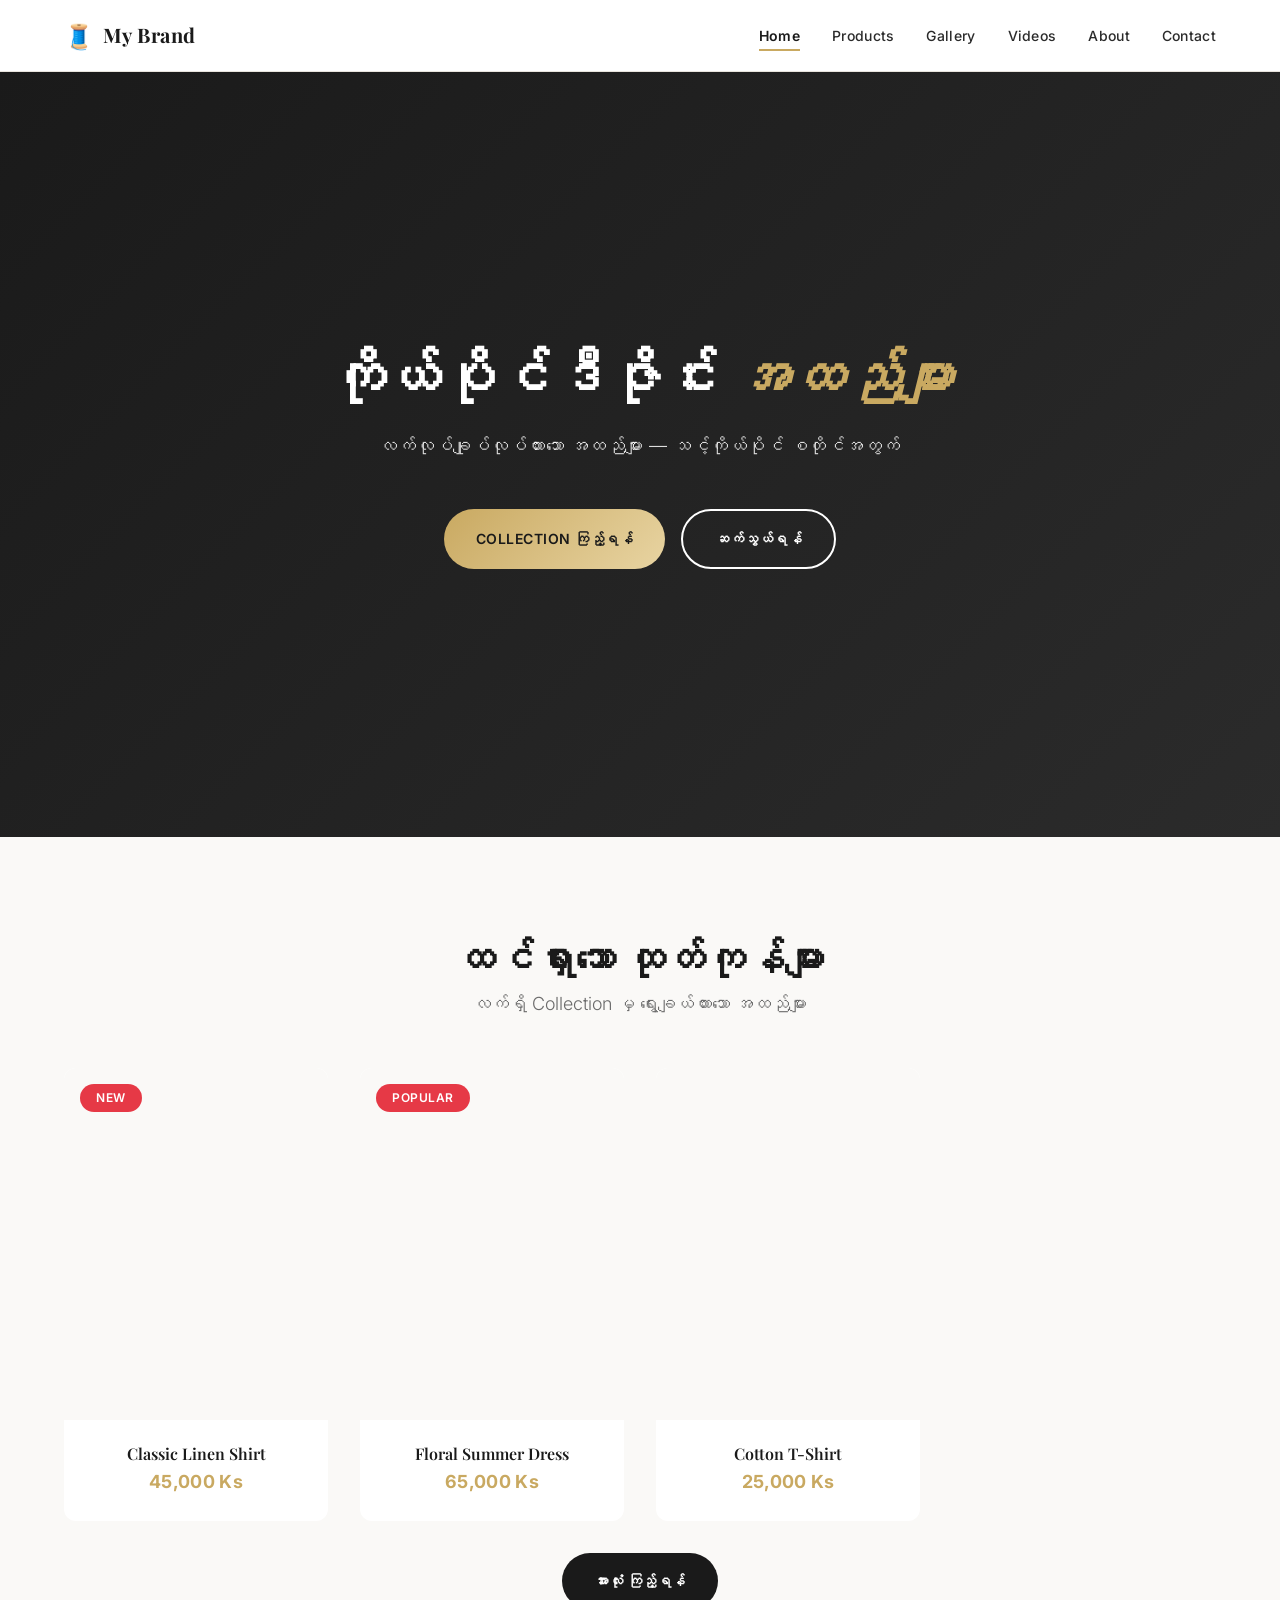
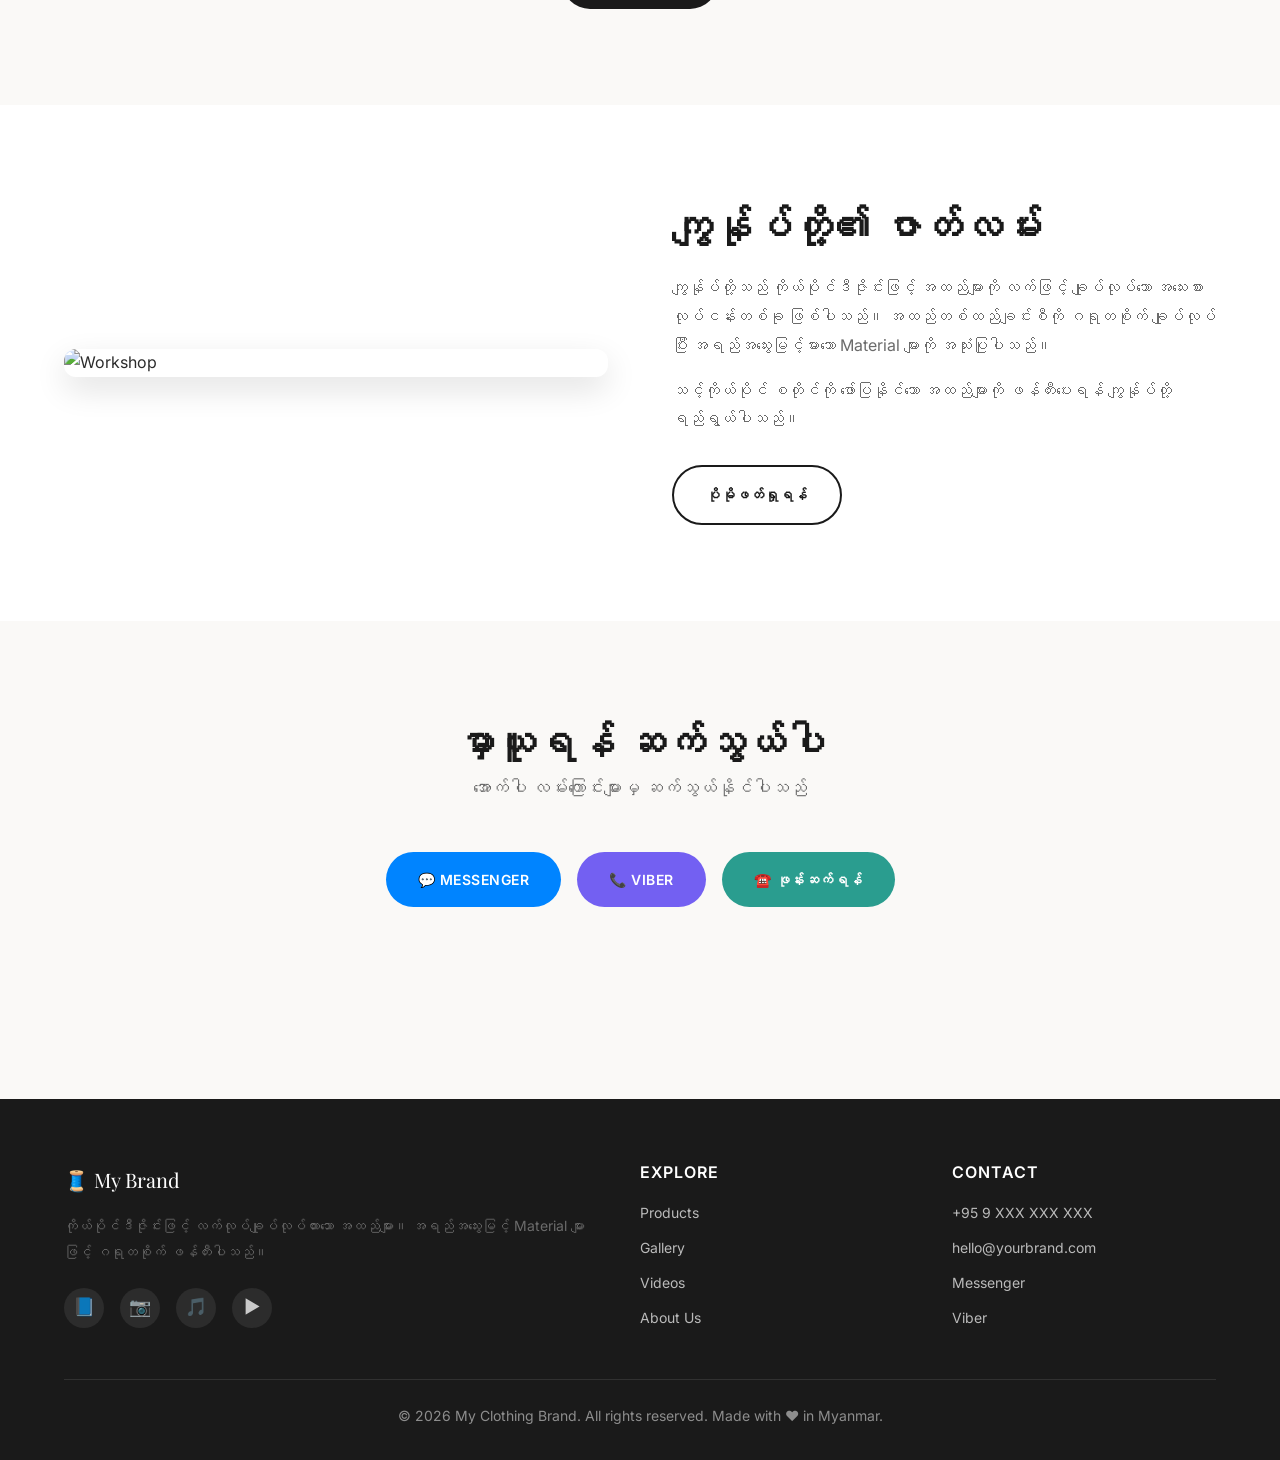
==== index.html @ 08b4fec5 "9.10.2026" ====
<!DOCTYPE html>
<html lang="my">
<head>
  <meta charset="UTF-8">
  <meta name="viewport" content="width=device-width, initial-scale=1.0">
  <meta name="description" content="ကိုယ်ပိုင်အထည်အမှတ်တံဆိပ် — လက်လုပ်အထည်များ၊ ကိုယ်ပိုင်ဒီဇိုင်းများ">
  <meta name="keywords" content="clothing, fashion, myanmar, handmade, brand">
  <meta property="og:title" content="My Clothing Brand">
  <meta property="og:description" content="ကိုယ်ပိုင်ဒီဇိုင်းဖြင့် ချုပ်လုပ်ထားသော အထည်များ">
  <meta property="og:type" content="website">

  <title>My Clothing Brand — ကိုယ်ပိုင်အထည်အမှတ်တံဆိပ်</title>

  <link rel="stylesheet" href="css/variables.css">
  <link rel="stylesheet" href="css/style.css">
  <link rel="stylesheet" href="css/responsive.css">
  <link rel="icon" type="image/png" href="assets/images/logo/favicon.png">
</head>
<body>

  <!-- ===== Header ===== -->
  <header class="header" id="header">
    <div class="header__inner">
      <a href="index.html" class="logo">
        <span class="logo__icon">🧵</span>
        <span>My Brand</span>
      </a>

      <button class="menu-toggle" id="menuToggle" aria-label="Menu">
        <span></span>
        <span></span>
        <span></span>
      </button>

      <nav class="nav" id="nav">
        <a href="index.html" class="nav__link active">Home</a>
        <a href="products.html" class="nav__link">Products</a>
        <a href="gallery.html" class="nav__link">Gallery</a>
        <a href="videos.html" class="nav__link">Videos</a>
        <a href="about.html" class="nav__link">About</a>
        <a href="contact.html" class="nav__link">Contact</a>
      </nav>
    </div>
  </header>

  <!-- ===== Hero Section ===== -->
  <section class="hero">
    <div class="hero__content">
      <h1 class="hero__title fade-in-up">
        ကိုယ်ပိုင်ဒီဇိုင်း <span>အထည်များ</span>
      </h1>
      <p class="hero__subtitle fade-in-up fade-in-up-delay-1">
        လက်လုပ်ချုပ်လုပ်ထားသော အထည်များ — သင့်ကိုယ်ပိုင် စတိုင်အတွက်
      </p>
      <div class="hero__actions fade-in-up fade-in-up-delay-2">
        <a href="products.html" class="btn btn--gold">Collection ကြည့်ရန်</a>
        <a href="contact.html" class="btn btn--outline" style="color:white; border-color:white;">ဆက်သွယ်ရန်</a>
      </div>
    </div>
  </section>

  <!-- ===== Featured Products ===== -->
  <section class="section">
    <div class="container">
      <div class="section-title">
        <h2>ထင်ရှားသော ထုတ်ကုန်များ</h2>
        <p class="subtitle">လက်ရှိ Collection မှ ရွေးချယ်ထားသော အထည်များ</p>
      </div>

      <div class="product-grid" id="featuredProducts">
        <div class="loading">Loading products...</div>
      </div>

      <div class="text-center mt-xl">
        <a href="products.html" class="btn btn--primary">အားလုံး ကြည့်ရန်</a>
      </div>
    </div>
  </section>

  <!-- ===== Brand Story ===== -->
  <section class="section" style="background: var(--color-surface);">
    <div class="container">
      <div class="story">
        <div class="story__image">
          <img src="assets/images/team/workshop.jpg" alt="Workshop" loading="lazy">
        </div>
        <div class="story__content">
          <h2>ကျွန်ုပ်တို့၏ ဇာတ်လမ်း</h2>
          <p>
            ကျွန်ုပ်တို့သည် ကိုယ်ပိုင်ဒီဇိုင်းဖြင့် အထည်များကို
            လက်ဖြင့် ချုပ်လုပ်သော အသေးစားလုပ်ငန်းတစ်ခု ဖြစ်ပါသည်။
            အထည်တစ်ထည်ချင်းစီကို ဂရုတစိုက် ချုပ်လုပ်ပြီး
            အရည်အသွေးမြင့်မားသော Material များကို အသုံးပြုပါသည်။
          </p>
          <p>
            သင့်ကိုယ်ပိုင် စတိုင်ကို ဖော်ပြနိုင်သော အထည်များကို
            ဖန်တီးပေးရန် ကျွန်ုပ်တို့ ရည်ရွယ်ပါသည်။
          </p>
          <a href="about.html" class="btn btn--outline mt-md">ပိုမိုဖတ်ရှုရန်</a>
        </div>
      </div>
    </div>
  </section>

  <!-- ===== Contact CTA ===== -->
  <section class="section">
    <div class="container-narrow text-center">
      <div class="section-title">
        <h2>မှာယူရန် ဆက်သွယ်ပါ</h2>
        <p class="subtitle">အောက်ပါ လမ်းကြောင်းများမှ ဆက်သွယ်နိုင်ပါသည်</p>
      </div>

      <div class="hero__actions" style="justify-content: center;">
        <a href="https://m.me/yourbrandpage" target="_blank" rel="noopener" class="btn btn--messenger">
          💬 Messenger
        </a>
        <a href="viber://chat?number=%2B959xxxxxxxxx" class="btn btn--viber">
          📞 Viber
        </a>
        <a href="tel:+959xxxxxxxxx" class="btn btn--phone">
          ☎️ ဖုန်းဆက်ရန်
        </a>
      </div>
    </div>
  </section>

  <!-- ===== Footer ===== -->
  <footer class="footer">
    <div class="container">
      <div class="footer__grid">
        <div>
          <div class="footer__brand">🧵 My Brand</div>
          <p class="footer__desc">
            ကိုယ်ပိုင်ဒီဇိုင်းဖြင့် လက်လုပ်ချုပ်လုပ်ထားသော အထည်များ။
            အရည်အသွေးမြင့် Material များဖြင့် ဂရုတစိုက် ဖန်တီးပါသည်။
          </p>
          <div class="footer__social">
            <a href="https://facebook.com/yourbrand" target="_blank" rel="noopener" aria-label="Facebook">📘</a>
            <a href="https://instagram.com/yourbrand" target="_blank" rel="noopener" aria-label="Instagram">📷</a>
            <a href="https://tiktok.com/@yourbrand" target="_blank" rel="noopener" aria-label="TikTok">🎵</a>
            <a href="https://youtube.com/@yourbrand" target="_blank" rel="noopener" aria-label="YouTube">▶️</a>
          </div>
        </div>

        <div>
          <h4 class="footer__title">Explore</h4>
          <ul class="footer__links">
            <li><a href="products.html">Products</a></li>
            <li><a href="gallery.html">Gallery</a></li>
            <li><a href="videos.html">Videos</a></li>
            <li><a href="about.html">About Us</a></li>
          </ul>
        </div>

        <div>
          <h4 class="footer__title">Contact</h4>
          <ul class="footer__links">
            <li><a href="tel:+959xxxxxxxxx">+95 9 XXX XXX XXX</a></li>
            <li><a href="mailto:hello@yourbrand.com">hello@yourbrand.com</a></li>
            <li><a href="https://m.me/yourbrandpage" target="_blank" rel="noopener">Messenger</a></li>
            <li><a href="viber://chat?number=%2B959xxxxxxxxx">Viber</a></li>
          </ul>
        </div>
      </div>

      <div class="footer__bottom">
        © 2026 My Clothing Brand. All rights reserved. Made with ❤️ in Myanmar.
      </div>
    </div>
  </footer>

  <!-- ===== Scripts ===== -->
  <script src="js/main.js"></script>
  <script src="js/products.js"></script>
</body>
</html>
---- css/variables.css ----
/* ============================================
   Design Tokens — Colors, Fonts, Spacing
   ============================================ */

:root {
  /* ===== Brand Colors ===== */
  --color-primary: #1a1a1a;
  --color-secondary: #c9a961;
  --color-accent: #e63946;
  --color-bg: #faf9f7;
  --color-surface: #ffffff;
  --color-text: #2b2b2b;
  --color-text-light: #6b6b6b;
  --color-text-muted: #9a9a9a;
  --color-border: #e8e4dd;
  --color-success: #2a9d8f;
  --color-error: #e63946;

  /* ===== Gradients ===== */
  --gradient-gold: linear-gradient(135deg, #c9a961 0%, #e8d4a2 100%);
  --gradient-dark: linear-gradient(135deg, #1a1a1a 0%, #2b2b2b 100%);

  /* ===== Typography ===== */
  --font-heading: 'Playfair Display', 'Pyidaungsu', Georgia, serif;
  --font-body: 'Inter', 'Pyidaungsu', -apple-system, BlinkMacSystemFont, sans-serif;

  --text-xs: 0.75rem;
  --text-sm: 0.875rem;
  --text-base: 1rem;
  --text-lg: 1.125rem;
  --text-xl: 1.25rem;
  --text-2xl: 1.5rem;
  --text-3xl: 2rem;
  --text-4xl: 2.5rem;
  --text-5xl: 3.5rem;

  /* ===== Font Weights ===== */
  --fw-light: 300;
  --fw-regular: 400;
  --fw-medium: 500;
  --fw-semibold: 600;
  --fw-bold: 700;

  /* ===== Spacing ===== */
  --space-xs: 0.25rem;
  --space-sm: 0.5rem;
  --space-md: 1rem;
  --space-lg: 1.5rem;
  --space-xl: 2rem;
  --space-2xl: 3rem;
  --space-3xl: 4rem;
  --space-4xl: 6rem;

  /* ===== Border Radius ===== */
  --radius-sm: 4px;
  --radius-md: 8px;
  --radius-lg: 12px;
  --radius-xl: 20px;
  --radius-full: 9999px;

  /* ===== Shadows ===== */
  --shadow-sm: 0 1px 3px rgba(0, 0, 0, 0.06);
  --shadow-md: 0 4px 12px rgba(0, 0, 0, 0.08);
  --shadow-lg: 0 12px 32px rgba(0, 0, 0, 0.12);
  --shadow-xl: 0 24px 48px rgba(0, 0, 0, 0.16);

  /* ===== Transitions ===== */
  --transition-fast: 150ms ease;
  --transition-base: 250ms ease;
  --transition-slow: 400ms ease;

  /* ===== Layout ===== */
  --container-max: 1200px;
  --container-narrow: 800px;
  --header-height: 72px;

  /* ===== Z-Index ===== */
  --z-header: 100;
  --z-modal: 200;
  --z-toast: 300;
}
---- css/style.css ----
/* ============================================
   Global Styles
   ============================================ */

/* ===== Google Fonts Import ===== */
@import url('https://fonts.googleapis.com/css2?family=Playfair+Display:wght@400;500;600;700&family=Inter:wght@300;400;500;600;700&family=Pyidaungsu:wght@400;700&display=swap');

/* ===== CSS Reset ===== */
*, *::before, *::after {
  margin: 0;
  padding: 0;
  box-sizing: border-box;
}

html {
  scroll-behavior: smooth;
  -webkit-text-size-adjust: 100%;
}

body {
  font-family: var(--font-body);
  font-size: var(--text-base);
  line-height: 1.7;
  color: var(--color-text);
  background: var(--color-bg);
  -webkit-font-smoothing: antialiased;
  overflow-x: hidden;
}

img, video {
  max-width: 100%;
  height: auto;
  display: block;
}

a {
  color: inherit;
  text-decoration: none;
  transition: color var(--transition-fast);
}

button {
  font-family: inherit;
  cursor: pointer;
  border: none;
  background: none;
}

/* ===== Typography ===== */
h1, h2, h3, h4 {
  font-family: var(--font-heading);
  font-weight: var(--fw-semibold);
  line-height: 1.2;
  color: var(--color-primary);
}

h1 { font-size: clamp(2rem, 5vw, var(--text-5xl)); }
h2 { font-size: clamp(1.5rem, 4vw, var(--text-4xl)); }
h3 { font-size: clamp(1.25rem, 3vw, var(--text-2xl)); }
h4 { font-size: var(--text-xl); }

p { color: var(--color-text-light); }

/* ===== Layout ===== */
.container {
  max-width: var(--container-max);
  margin: 0 auto;
  padding: 0 var(--space-lg);
}

.container-narrow {
  max-width: var(--container-narrow);
  margin: 0 auto;
  padding: 0 var(--space-lg);
}

.section {
  padding: var(--space-4xl) 0;
}

.section-title {
  text-align: center;
  margin-bottom: var(--space-2xl);
}

.section-title h2 {
  margin-bottom: var(--space-sm);
}

.section-title .subtitle {
  color: var(--color-text-light);
  font-size: var(--text-lg);
  font-weight: var(--fw-light);
}

/* ===== Header ===== */
.header {
  position: sticky;
  top: 0;
  z-index: var(--z-header);
  background: rgba(255, 255, 255, 0.95);
  backdrop-filter: blur(12px);
  -webkit-backdrop-filter: blur(12px);
  border-bottom: 1px solid var(--color-border);
  height: var(--header-height);
  transition: box-shadow var(--transition-base);
}

.header.scrolled {
  box-shadow: var(--shadow-sm);
}

.header__inner {
  display: flex;
  align-items: center;
  justify-content: space-between;
  height: 100%;
  max-width: var(--container-max);
  margin: 0 auto;
  padding: 0 var(--space-lg);
}

.logo {
  display: flex;
  align-items: center;
  gap: var(--space-sm);
  font-family: var(--font-heading);
  font-size: var(--text-xl);
  font-weight: var(--fw-bold);
  color: var(--color-primary);
  letter-spacing: 0.5px;
}

.logo__icon {
  font-size: var(--text-2xl);
}

/* ===== Navigation ===== */
.nav {
  display: flex;
  align-items: center;
  gap: var(--space-xl);
}

.nav__link {
  font-size: var(--text-sm);
  font-weight: var(--fw-medium);
  color: var(--color-text);
  letter-spacing: 0.3px;
  position: relative;
  padding: var(--space-xs) 0;
}

.nav__link::after {
  content: '';
  position: absolute;
  bottom: 0;
  left: 0;
  width: 0;
  height: 2px;
  background: var(--color-secondary);
  transition: width var(--transition-base);
}

.nav__link:hover::after,
.nav__link.active::after {
  width: 100%;
}

.nav__link.active {
  color: var(--color-primary);
  font-weight: var(--fw-semibold);
}

/* ===== Mobile Menu Toggle ===== */
.menu-toggle {
  display: none;
  flex-direction: column;
  gap: 5px;
  padding: var(--space-sm);
}

.menu-toggle span {
  display: block;
  width: 24px;
  height: 2px;
  background: var(--color-primary);
  transition: transform var(--transition-base), opacity var(--transition-base);
}

.menu-toggle.active span:nth-child(1) {
  transform: translateY(7px) rotate(45deg);
}

.menu-toggle.active span:nth-child(2) {
  opacity: 0;
}

.menu-toggle.active span:nth-child(3) {
  transform: translateY(-7px) rotate(-45deg);
}

/* ===== Buttons ===== */
.btn {
  display: inline-flex;
  align-items: center;
  justify-content: center;
  gap: var(--space-sm);
  padding: var(--space-md) var(--space-xl);
  font-family: var(--font-body);
  font-size: var(--text-sm);
  font-weight: var(--fw-semibold);
  letter-spacing: 0.5px;
  border-radius: var(--radius-full);
  cursor: pointer;
  transition: all var(--transition-base);
  white-space: nowrap;
  text-transform: uppercase;
}

.btn--primary {
  background: var(--color-primary);
  color: var(--color-surface);
}

.btn--primary:hover {
  background: var(--color-secondary);
  color: var(--color-primary);
  transform: translateY(-2px);
  box-shadow: var(--shadow-md);
}

.btn--outline {
  border: 2px solid var(--color-primary);
  color: var(--color-primary);
  background: transparent;
}

.btn--outline:hover {
  background: var(--color-primary);
  color: var(--color-surface);
}

.btn--gold {
  background: var(--gradient-gold);
  color: var(--color-primary);
}

.btn--gold:hover {
  transform: translateY(-2px);
  box-shadow: 0 8px 24px rgba(201, 169, 97, 0.4);
}

.btn--messenger {
  background: #0084ff;
  color: white;
}

.btn--viber {
  background: #7360f2;
  color: white;
}

.btn--phone {
  background: var(--color-success);
  color: white;
}

/* ===== Hero Section ===== */
.hero {
  position: relative;
  min-height: 85vh;
  display: flex;
  align-items: center;
  justify-content: center;
  text-align: center;
  color: var(--color-surface);
  overflow: hidden;
  background: var(--gradient-dark);
}

.hero::before {
  content: '';
  position: absolute;
  inset: 0;
  background-image: url('../assets/images/banners/hero-bg.jpg');
  background-size: cover;
  background-position: center;
  opacity: 0.35;
  z-index: 1;
}

.hero__content {
  position: relative;
  z-index: 2;
  max-width: 800px;
  padding: var(--space-2xl);
}

.hero__title {
  color: var(--color-surface);
  margin-bottom: var(--space-lg);
  font-weight: var(--fw-bold);
  letter-spacing: -0.5px;
}

.hero__title span {
  color: var(--color-secondary);
  font-style: italic;
}

.hero__subtitle {
  color: rgba(255, 255, 255, 0.85);
  font-size: var(--text-lg);
  font-weight: var(--fw-light);
  margin-bottom: var(--space-2xl);
  letter-spacing: 0.5px;
}

.hero__actions {
  display: flex;
  gap: var(--space-md);
  justify-content: center;
  flex-wrap: wrap;
}

/* ===== Product Grid ===== */
.product-grid {
  display: grid;
  grid-template-columns: repeat(auto-fill, minmax(260px, 1fr));
  gap: var(--space-xl);
}

.product-card {
  background: var(--color-surface);
  border-radius: var(--radius-lg);
  overflow: hidden;
  transition: transform var(--transition-base), box-shadow var(--transition-base);
  cursor: pointer;
}

.product-card:hover {
  transform: translateY(-6px);
  box-shadow: var(--shadow-lg);
}

.product-card__image {
  position: relative;
  aspect-ratio: 3/4;
  overflow: hidden;
  background: var(--color-bg);
}

.product-card__image img {
  width: 100%;
  height: 100%;
  object-fit: cover;
  transition: transform var(--transition-slow);
}

.product-card:hover .product-card__image img {
  transform: scale(1.06);
}

.product-card__badge {
  position: absolute;
  top: var(--space-md);
  left: var(--space-md);
  padding: var(--space-xs) var(--space-md);
  background: var(--color-accent);
  color: white;
  font-size: var(--text-xs);
  font-weight: var(--fw-semibold);
  border-radius: var(--radius-full);
  letter-spacing: 0.5px;
  text-transform: uppercase;
}

.product-card__body {
  padding: var(--space-lg);
  text-align: center;
}

.product-card__title {
  font-size: var(--text-base);
  font-weight: var(--fw-semibold);
  margin-bottom: var(--space-xs);
  color: var(--color-primary);
}

.product-card__price {
  font-size: var(--text-lg);
  font-weight: var(--fw-bold);
  color: var(--color-secondary);
  letter-spacing: 0.3px;
}

/* ===== Filter Bar ===== */
.filter-bar {
  display: flex;
  gap: var(--space-sm);
  justify-content: center;
  flex-wrap: wrap;
  margin-bottom: var(--space-2xl);
}

.filter-btn {
  padding: var(--space-sm) var(--space-lg);
  font-size: var(--text-sm);
  font-weight: var(--fw-medium);
  color: var(--color-text-light);
  background: var(--color-surface);
  border: 1px solid var(--color-border);
  border-radius: var(--radius-full);
  transition: all var(--transition-fast);
}

.filter-btn:hover,
.filter-btn.active {
  background: var(--color-primary);
  color: var(--color-surface);
  border-color: var(--color-primary);
}

/* ===== About / Story Block ===== */
.story {
  display: grid;
  grid-template-columns: 1fr 1fr;
  gap: var(--space-3xl);
  align-items: center;
}

.story__image {
  border-radius: var(--radius-lg);
  overflow: hidden;
  box-shadow: var(--shadow-lg);
}

.story__image img {
  width: 100%;
  height: 100%;
  object-fit: cover;
}

.story__content h2 {
  margin-bottom: var(--space-lg);
}

.story__content p {
  margin-bottom: var(--space-md);
  font-size: var(--text-base);
  line-height: 1.8;
}

/* ===== Video Gallery ===== */
.video-grid {
  display: grid;
  grid-template-columns: repeat(auto-fill, minmax(320px, 1fr));
  gap: var(--space-xl);
}

.video-wrapper {
  position: relative;
  padding-bottom: 56.25%; /* 16:9 */
  height: 0;
  overflow: hidden;
  border-radius: var(--radius-lg);
  box-shadow: var(--shadow-md);
}

.video-wrapper iframe {
  position: absolute;
  top: 0;
  left: 0;
  width: 100%;
  height: 100%;
  border: 0;
}

/* ===== Contact Section ===== */
.contact-grid {
  display: grid;
  grid-template-columns: 1fr 1fr;
  gap: var(--space-3xl);
}

.contact-info__item {
  display: flex;
  align-items: flex-start;
  gap: var(--space-md);
  margin-bottom: var(--space-lg);
}

.contact-info__icon {
  width: 44px;
  height: 44px;
  display: flex;
  align-items: center;
  justify-content: center;
  background: var(--gradient-gold);
  border-radius: var(--radius-md);
  font-size: var(--text-xl);
  flex-shrink: 0;
}

.contact-info__text h4 {
  font-size: var(--text-base);
  margin-bottom: var(--space-xs);
  font-family: var(--font-body);
  font-weight: var(--fw-semibold);
}

.contact-info__text p,
.contact-info__text a {
  color: var(--color-text-light);
  font-size: var(--text-sm);
}

.contact-info__text a:hover {
  color: var(--color-secondary);
}

/* ===== Form ===== */
.form {
  display: flex;
  flex-direction: column;
  gap: var(--space-md);
}

.form-group {
  display: flex;
  flex-direction: column;
  gap: var(--space-xs);
}

.form-label {
  font-size: var(--text-sm);
  font-weight: var(--fw-medium);
  color: var(--color-text);
}

.form-input,
.form-textarea {
  padding: var(--space-md);
  font-family: inherit;
  font-size: var(--text-base);
  color: var(--color-text);
  background: var(--color-surface);
  border: 1px solid var(--color-border);
  border-radius: var(--radius-md);
  transition: border-color var(--transition-fast), box-shadow var(--transition-fast);
}

.form-input:focus,
.form-textarea:focus {
  outline: none;
  border-color: var(--color-secondary);
  box-shadow: 0 0 0 3px rgba(201, 169, 97, 0.15);
}

.form-textarea {
  min-height: 140px;
  resize: vertical;
}

/* ===== Footer ===== */
.footer {
  background: var(--color-primary);
  color: rgba(255, 255, 255, 0.75);
  padding: var(--space-3xl) 0 var(--space-xl);
  margin-top: var(--space-4xl);
}

.footer__grid {
  display: grid;
  grid-template-columns: 2fr 1fr 1fr;
  gap: var(--space-2xl);
  margin-bottom: var(--space-2xl);
}

.footer__brand {
  font-family: var(--font-heading);
  font-size: var(--text-xl);
  color: var(--color-surface);
  margin-bottom: var(--space-md);
}

.footer__desc {
  font-size: var(--text-sm);
  line-height: 1.8;
  margin-bottom: var(--space-lg);
}

.footer__title {
  color: var(--color-surface);
  font-family: var(--font-body);
  font-size: var(--text-base);
  font-weight: var(--fw-semibold);
  margin-bottom: var(--space-md);
  text-transform: uppercase;
  letter-spacing: 1px;
}

.footer__links {
  display: flex;
  flex-direction: column;
  gap: var(--space-sm);
  list-style: none;
}

.footer__links a {
  font-size: var(--text-sm);
  color: rgba(255, 255, 255, 0.7);
  transition: color var(--transition-fast);
}

.footer__links a:hover {
  color: var(--color-secondary);
}

.footer__social {
  display: flex;
  gap: var(--space-md);
  margin-top: var(--space-md);
}

.footer__social a {
  width: 40px;
  height: 40px;
  display: flex;
  align-items: center;
  justify-content: center;
  background: rgba(255, 255, 255, 0.08);
  border-radius: var(--radius-full);
  transition: background var(--transition-fast), transform var(--transition-fast);
  font-size: var(--text-lg);
}

.footer__social a:hover {
  background: var(--color-secondary);
  transform: translateY(-3px);
}

.footer__bottom {
  padding-top: var(--space-lg);
  border-top: 1px solid rgba(255, 255, 255, 0.1);
  text-align: center;
  font-size: var(--text-sm);
  color: rgba(255, 255, 255, 0.5);
}

/* ===== Utilities ===== */
.text-center { text-align: center; }
.mt-md { margin-top: var(--space-md); }
.mt-lg { margin-top: var(--space-lg); }
.mt-xl { margin-top: var(--space-xl); }
.mb-md { margin-bottom: var(--space-md); }
.mb-lg { margin-bottom: var(--space-lg); }
.hidden { display: none !important; }

/* ===== Animations ===== */
@keyframes fadeInUp {
  from {
    opacity: 0;
    transform: translateY(24px);
  }
  to {
    opacity: 1;
    transform: translateY(0);
  }
}

.fade-in-up {
  animation: fadeInUp 0.6s ease both;
}

.fade-in-up-delay-1 { animation-delay: 0.1s; }
.fade-in-up-delay-2 { animation-delay: 0.2s; }
.fade-in-up-delay-3 { animation-delay: 0.3s; }

/* ===== Loading State ===== */
.loading {
  text-align: center;
  padding: var(--space-3xl);
  color: var(--color-text-muted);
}
---- css/responsive.css ----
/* ============================================
   Responsive Styles — Mobile First Adjustments
   ============================================ */

/* ===== Tablet (max 992px) ===== */
@media (max-width: 992px) {
  .story,
  .contact-grid {
    grid-template-columns: 1fr;
    gap: var(--space-2xl);
  }

  .footer__grid {
    grid-template-columns: 1fr 1fr;
  }
}

/* ===== Mobile (max 768px) ===== */
@media (max-width: 768px) {
  :root {
    --space-4xl: 3rem;
    --space-3xl: 2rem;
    --header-height: 64px;
  }

  /* Header */
  .menu-toggle {
    display: flex;
  }

  .nav {
    position: fixed;
    top: var(--header-height);
    left: 0;
    right: 0;
    background: var(--color-surface);
    flex-direction: column;
    gap: 0;
    padding: var(--space-lg);
    border-bottom: 1px solid var(--color-border);
    transform: translateY(-100%);
    opacity: 0;
    pointer-events: none;
    transition: transform var(--transition-base), opacity var(--transition-base);
    box-shadow: var(--shadow-md);
  }

  .nav.open {
    transform: translateY(0);
    opacity: 1;
    pointer-events: auto;
  }

  .nav__link {
    width: 100%;
    padding: var(--space-md) 0;
    border-bottom: 1px solid var(--color-border);
    font-size: var(--text-base);
  }

  .nav__link:last-child {
    border-bottom: none;
  }

  .nav__link::after {
    display: none;
  }

  /* Hero */
  .hero {
    min-height: 70vh;
  }

  .hero__content {
    padding: var(--space-lg);
  }

  .hero__actions {
    flex-direction: column;
    align-items: stretch;
  }

  .hero__actions .btn {
    width: 100%;
  }

  /* Product Grid */
  .product-grid {
    grid-template-columns: repeat(2, 1fr);
    gap: var(--space-md);
  }

  .product-card__body {
    padding: var(--space-md);
  }

  .product-card__title {
    font-size: var(--text-sm);
  }

  .product-card__price {
    font-size: var(--text-base);
  }

  /* Video Grid */
  .video-grid {
    grid-template-columns: 1fr;
  }

  /* Footer */
  .footer__grid {
    grid-template-columns: 1fr;
    text-align: center;
  }

  .footer__social {
    justify-content: center;
  }

  .footer__links {
    align-items: center;
  }

  /* Section */
  .section {
    padding: var(--space-3xl) 0;
  }

  /* Filter */
  .filter-bar {
    gap: var(--space-xs);
  }

  .filter-btn {
    padding: var(--space-xs) var(--space-md);
    font-size: var(--text-xs);
  }
}

/* ===== Small Mobile (max 480px) ===== */
@media (max-width: 480px) {
  .container,
  .container-narrow {
    padding: 0 var(--space-md);
  }

  .product-grid {
    grid-template-columns: 1fr;
  }

  .logo {
    font-size: var(--text-lg);
  }

  .logo__icon {
    font-size: var(--text-xl);
  }
}

/* ===== Print ===== */
@media print {
  .header,
  .footer,
  .menu-toggle,
  .btn {
    display: none !important;
  }

  body {
    background: white;
    color: black;
  }
}
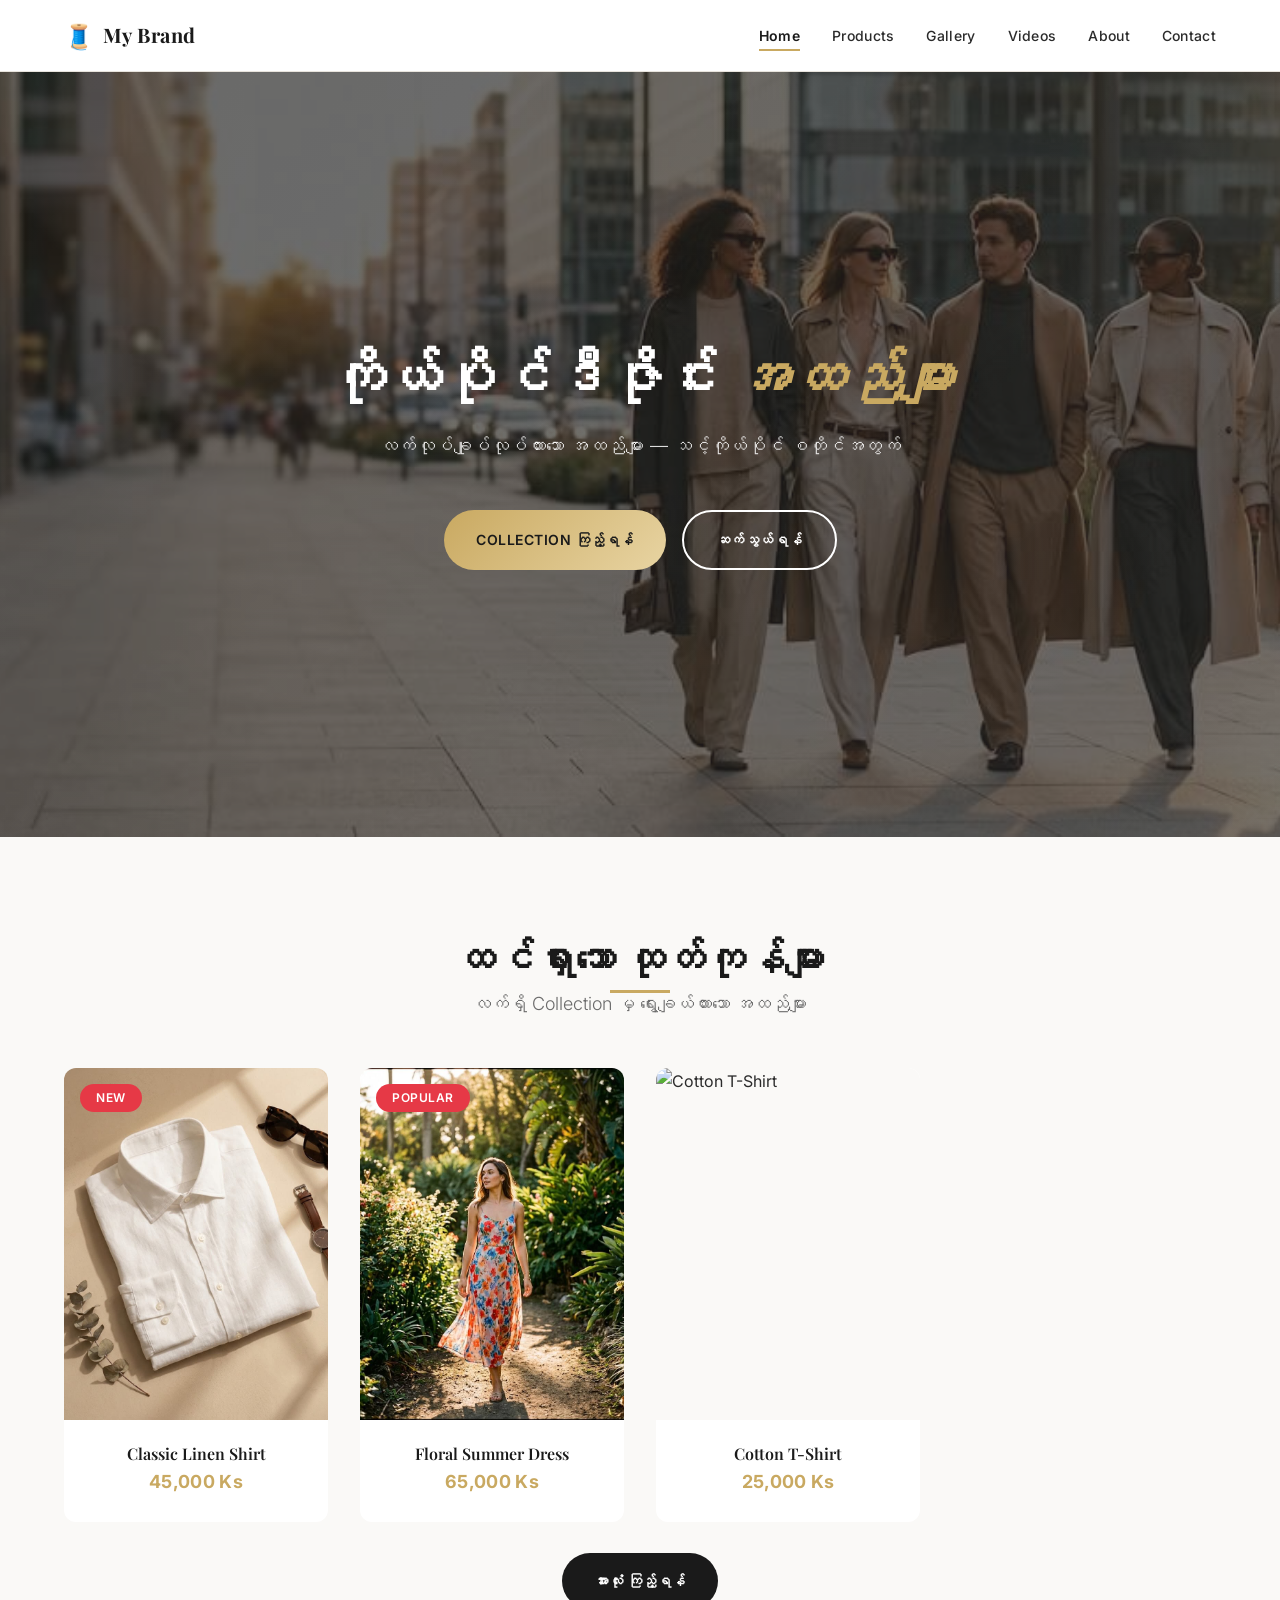
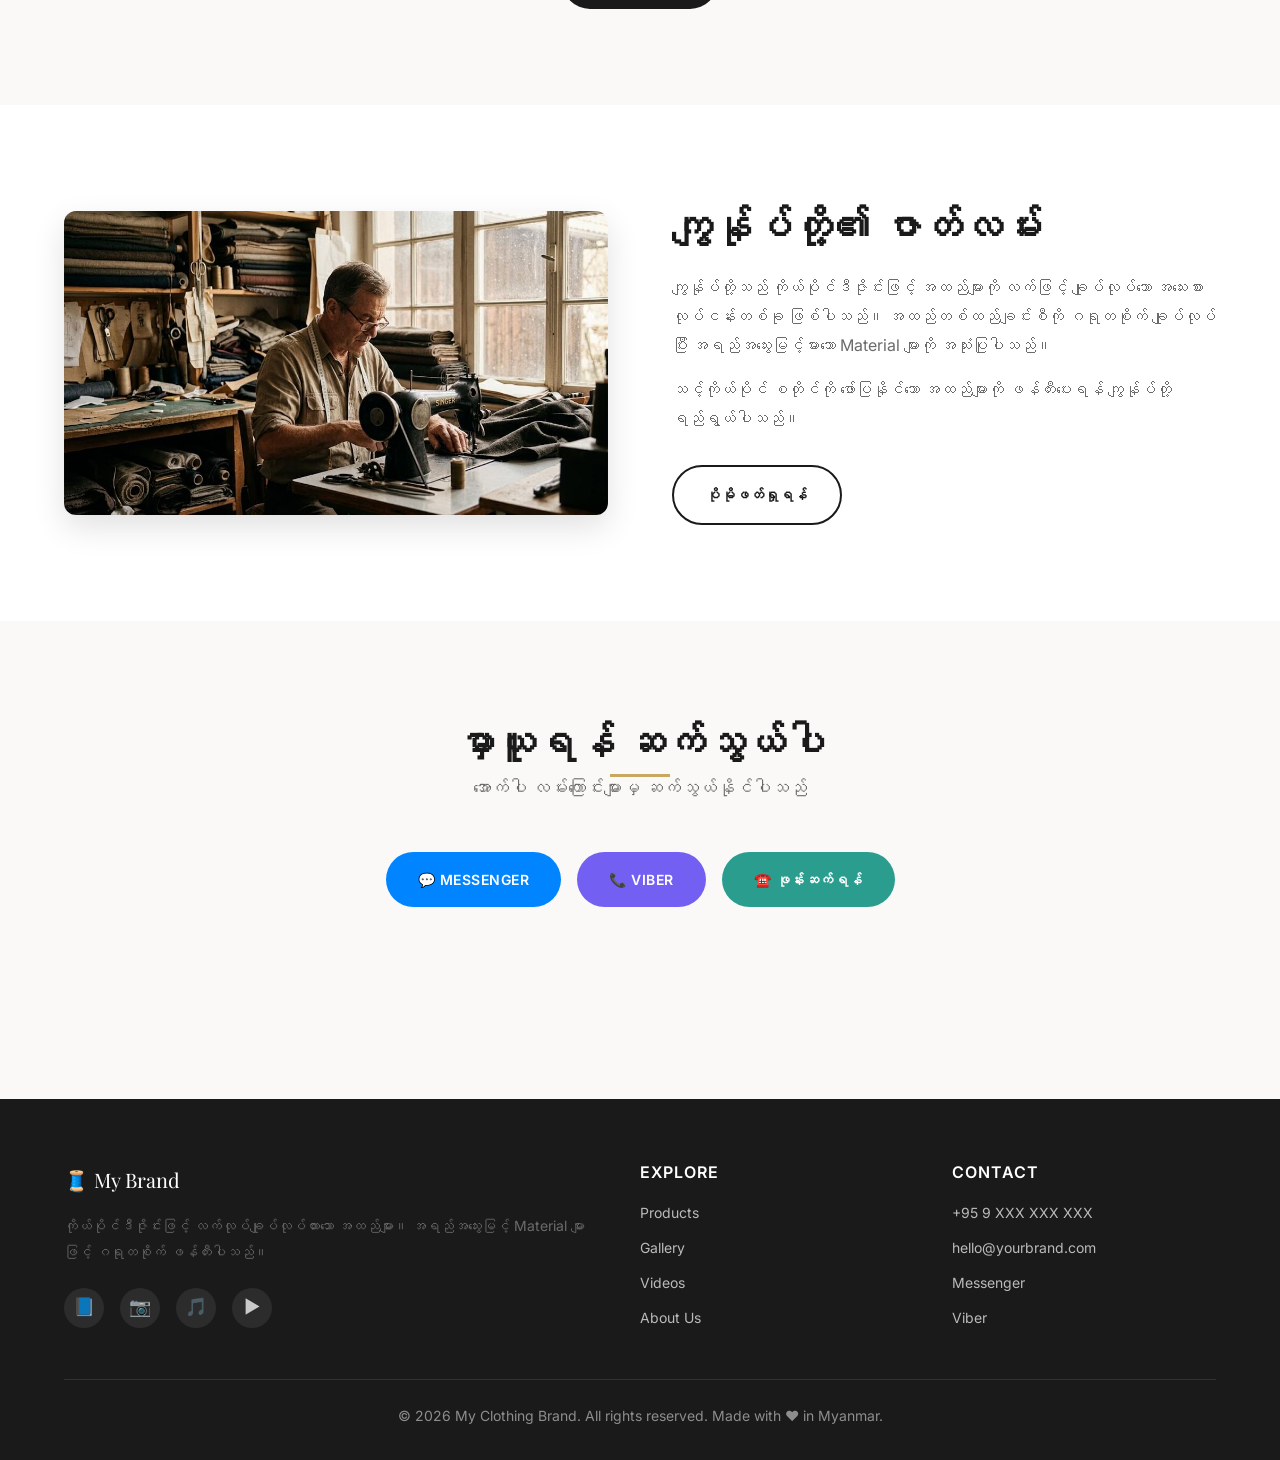
==== commit cd8e06de: "Add animations and interactive effects(11/10/2026(2))" ====
--- a/index.html
+++ b/index.html
@@ -15,6 +15,7 @@
   <link rel="stylesheet" href="css/style.css">
   <link rel="stylesheet" href="css/responsive.css">
   <link rel="icon" type="image/png" href="assets/images/logo/favicon.png">
+  <link rel="stylesheet" href="css/animations.css"> 
 </head>
 <body>
 
@@ -172,5 +173,6 @@
   <!-- ===== Scripts ===== -->
   <script src="js/main.js"></script>
   <script src="js/products.js"></script>
+  <script src="js/animations.js"></script>
 </body>
 </html>
--- a/css/animations.css
+++ b/css/animations.css
@@ -0,0 +1,302 @@
+/* ============================================
+   Animations & Effects
+   ============================================ */
+
+/* ===== 1. Page Load Fade In ===== */
+body {
+  animation: pageFadeIn 0.6s ease;
+}
+
+@keyframes pageFadeIn {
+  from { opacity: 0; }
+  to { opacity: 1; }
+}
+
+/* ===== 2. Scroll Reveal ===== */
+.reveal {
+  opacity: 0;
+  transform: translateY(30px);
+  transition: opacity 0.8s cubic-bezier(0.25, 0.46, 0.45, 0.94),
+              transform 0.8s cubic-bezier(0.25, 0.46, 0.45, 0.94);
+  will-change: opacity, transform;
+}
+
+.reveal.active {
+  opacity: 1;
+  transform: translateY(0);
+}
+
+/* Delay Variants */
+.reveal-delay-1 { transition-delay: 0.1s; }
+.reveal-delay-2 { transition-delay: 0.2s; }
+.reveal-delay-3 { transition-delay: 0.3s; }
+.reveal-delay-4 { transition-delay: 0.4s; }
+
+/* ===== 3. Header Shrink on Scroll ===== */
+.header {
+  transition: height 0.3s ease, box-shadow 0.3s ease, background 0.3s ease;
+}
+
+.header.scrolled {
+  height: 60px;
+  box-shadow: 0 4px 20px rgba(0, 0, 0, 0.08);
+  background: rgba(255, 255, 255, 0.98);
+}
+
+/* ===== 4. Button Ripple Effect ===== */
+.btn {
+  position: relative;
+  overflow: hidden;
+}
+
+.btn::before {
+  content: '';
+  position: absolute;
+  top: 50%;
+  left: 50%;
+  width: 0;
+  height: 0;
+  border-radius: 50%;
+  background: rgba(255, 255, 255, 0.4);
+  transform: translate(-50%, -50%);
+  transition: width 0.6s ease, height 0.6s ease;
+  pointer-events: none;
+}
+
+.btn:active::before {
+  width: 400px;
+  height: 400px;
+  transition: width 0s, height 0s;
+}
+
+/* ===== 5. Product Card Enhanced Hover ===== */
+.product-card {
+  transition: transform 0.4s cubic-bezier(0.25, 0.46, 0.45, 0.94),
+              box-shadow 0.4s ease;
+}
+
+.product-card:hover {
+  transform: translateY(-8px) scale(1.02);
+  box-shadow: 0 20px 40px rgba(0, 0, 0, 0.15);
+}
+
+.product-card__image {
+  position: relative;
+}
+
+.product-card__image::after {
+  content: '';
+  position: absolute;
+  inset: 0;
+  background: linear-gradient(to top, rgba(0, 0, 0, 0.4), transparent 60%);
+  opacity: 0;
+  transition: opacity 0.4s ease;
+  pointer-events: none;
+}
+
+.product-card:hover .product-card__image::after {
+  opacity: 1;
+}
+
+.product-card__image img {
+  transition: transform 0.6s cubic-bezier(0.25, 0.46, 0.45, 0.94);
+}
+
+.product-card:hover .product-card__image img {
+  transform: scale(1.08);
+}
+
+/* ===== 6. Skeleton Loading ===== */
+.skeleton {
+  background: linear-gradient(
+    90deg,
+    #f0f0f0 25%,
+    #e0e0e0 50%,
+    #f0f0f0 75%
+  );
+  background-size: 200% 100%;
+  animation: skeleton 1.5s infinite;
+  border-radius: var(--radius-md);
+}
+
+@keyframes skeleton {
+  0% { background-position: 200% 0; }
+  100% { background-position: -200% 0; }
+}
+
+.skeleton-card {
+  display: flex;
+  flex-direction: column;
+  gap: 12px;
+}
+
+.skeleton-card__image {
+  aspect-ratio: 3/4;
+  border-radius: var(--radius-lg);
+}
+
+.skeleton-card__text {
+  height: 16px;
+  border-radius: 4px;
+}
+
+.skeleton-card__text--short {
+  width: 60%;
+}
+
+/* ===== 7. Image Fade In on Load ===== */
+img.lazy-load {
+  opacity: 0;
+  transition: opacity 0.6s ease;
+}
+
+img.lazy-load.loaded {
+  opacity: 1;
+}
+
+/* ===== 8. Back to Top Button ===== */
+.back-to-top {
+  position: fixed;
+  bottom: 30px;
+  right: 30px;
+  width: 52px;
+  height: 52px;
+  border-radius: 50%;
+  background: var(--color-primary);
+  color: white;
+  border: none;
+  cursor: pointer;
+  display: flex;
+  align-items: center;
+  justify-content: center;
+  font-size: 22px;
+  font-weight: 700;
+  box-shadow: 0 4px 16px rgba(0, 0, 0, 0.2);
+  opacity: 0;
+  visibility: hidden;
+  transform: translateY(20px);
+  transition: all 0.35s cubic-bezier(0.25, 0.46, 0.45, 0.94);
+  z-index: 999;
+}
+
+.back-to-top.show {
+  opacity: 1;
+  visibility: visible;
+  transform: translateY(0);
+}
+
+.back-to-top:hover {
+  background: var(--color-secondary);
+  color: var(--color-primary);
+  transform: translateY(-4px) scale(1.08);
+  box-shadow: 0 8px 24px rgba(0, 0, 0, 0.25);
+}
+
+.back-to-top:active {
+  transform: translateY(-2px) scale(1.02);
+}
+
+/* ===== 9. Hero Parallax ===== */
+.hero {
+  will-change: transform, opacity;
+}
+
+.hero::before {
+  will-change: transform;
+}
+
+/* ===== 10. Floating Animation ===== */
+@keyframes float {
+  0%, 100% { transform: translateY(0); }
+  50% { transform: translateY(-10px); }
+}
+
+.float {
+  animation: float 3s ease-in-out infinite;
+}
+
+/* ===== 11. Pulse Effect (CTA) ===== */
+@keyframes pulse {
+  0% { box-shadow: 0 0 0 0 rgba(201, 169, 97, 0.6); }
+  70% { box-shadow: 0 0 0 16px rgba(201, 169, 97, 0); }
+  100% { box-shadow: 0 0 0 0 rgba(201, 169, 97, 0); }
+}
+
+.pulse {
+  animation: pulse 2s infinite;
+}
+
+/* ===== 12. Section Title Underline ===== */
+.section-title h2 {
+  position: relative;
+  display: inline-block;
+}
+
+.section-title h2::after {
+  content: '';
+  position: absolute;
+  bottom: -12px;
+  left: 50%;
+  width: 0;
+  height: 3px;
+  background: var(--color-secondary);
+  transform: translateX(-50%);
+  transition: width 1s cubic-bezier(0.25, 0.46, 0.45, 0.94);
+}
+
+.section-title.reveal.active h2::after {
+  width: 60px;
+}
+
+/* ===== 13. Form Input Focus ===== */
+.form-input,
+.form-textarea {
+  transition: border-color 0.2s ease,
+              box-shadow 0.2s ease,
+              transform 0.2s ease;
+}
+
+.form-input:focus,
+.form-textarea:focus {
+  transform: translateY(-1px);
+}
+
+/* ===== 14. Icon Hover Bounce ===== */
+.contact-info__icon {
+  transition: transform 0.3s cubic-bezier(0.25, 0.46, 0.45, 0.94),
+              box-shadow 0.3s ease;
+}
+
+.contact-info__item:hover .contact-info__icon {
+  transform: translateY(-4px) rotate(-4deg);
+  box-shadow: 0 8px 20px rgba(201, 169, 97, 0.3);
+}
+
+/* ===== 15. Nav Link Underline ===== */
+.nav__link::after {
+  transition: width 0.35s cubic-bezier(0.25, 0.46, 0.45, 0.94);
+}
+
+/* ===== 16. Footer Social Icon Hover ===== */
+.footer__social a {
+  transition: background 0.25s ease,
+              transform 0.35s cubic-bezier(0.25, 0.46, 0.45, 0.94),
+              box-shadow 0.25s ease;
+}
+
+/* ===== 17. Reduced Motion (Accessibility) ===== */
+@media (prefers-reduced-motion: reduce) {
+  *,
+  *::before,
+  *::after {
+    animation-duration: 0.01ms !important;
+    animation-iteration-count: 1 !important;
+    transition-duration: 0.01ms !important;
+    scroll-behavior: auto !important;
+  }
+
+  .reveal {
+    opacity: 1;
+    transform: none;
+  }
+}
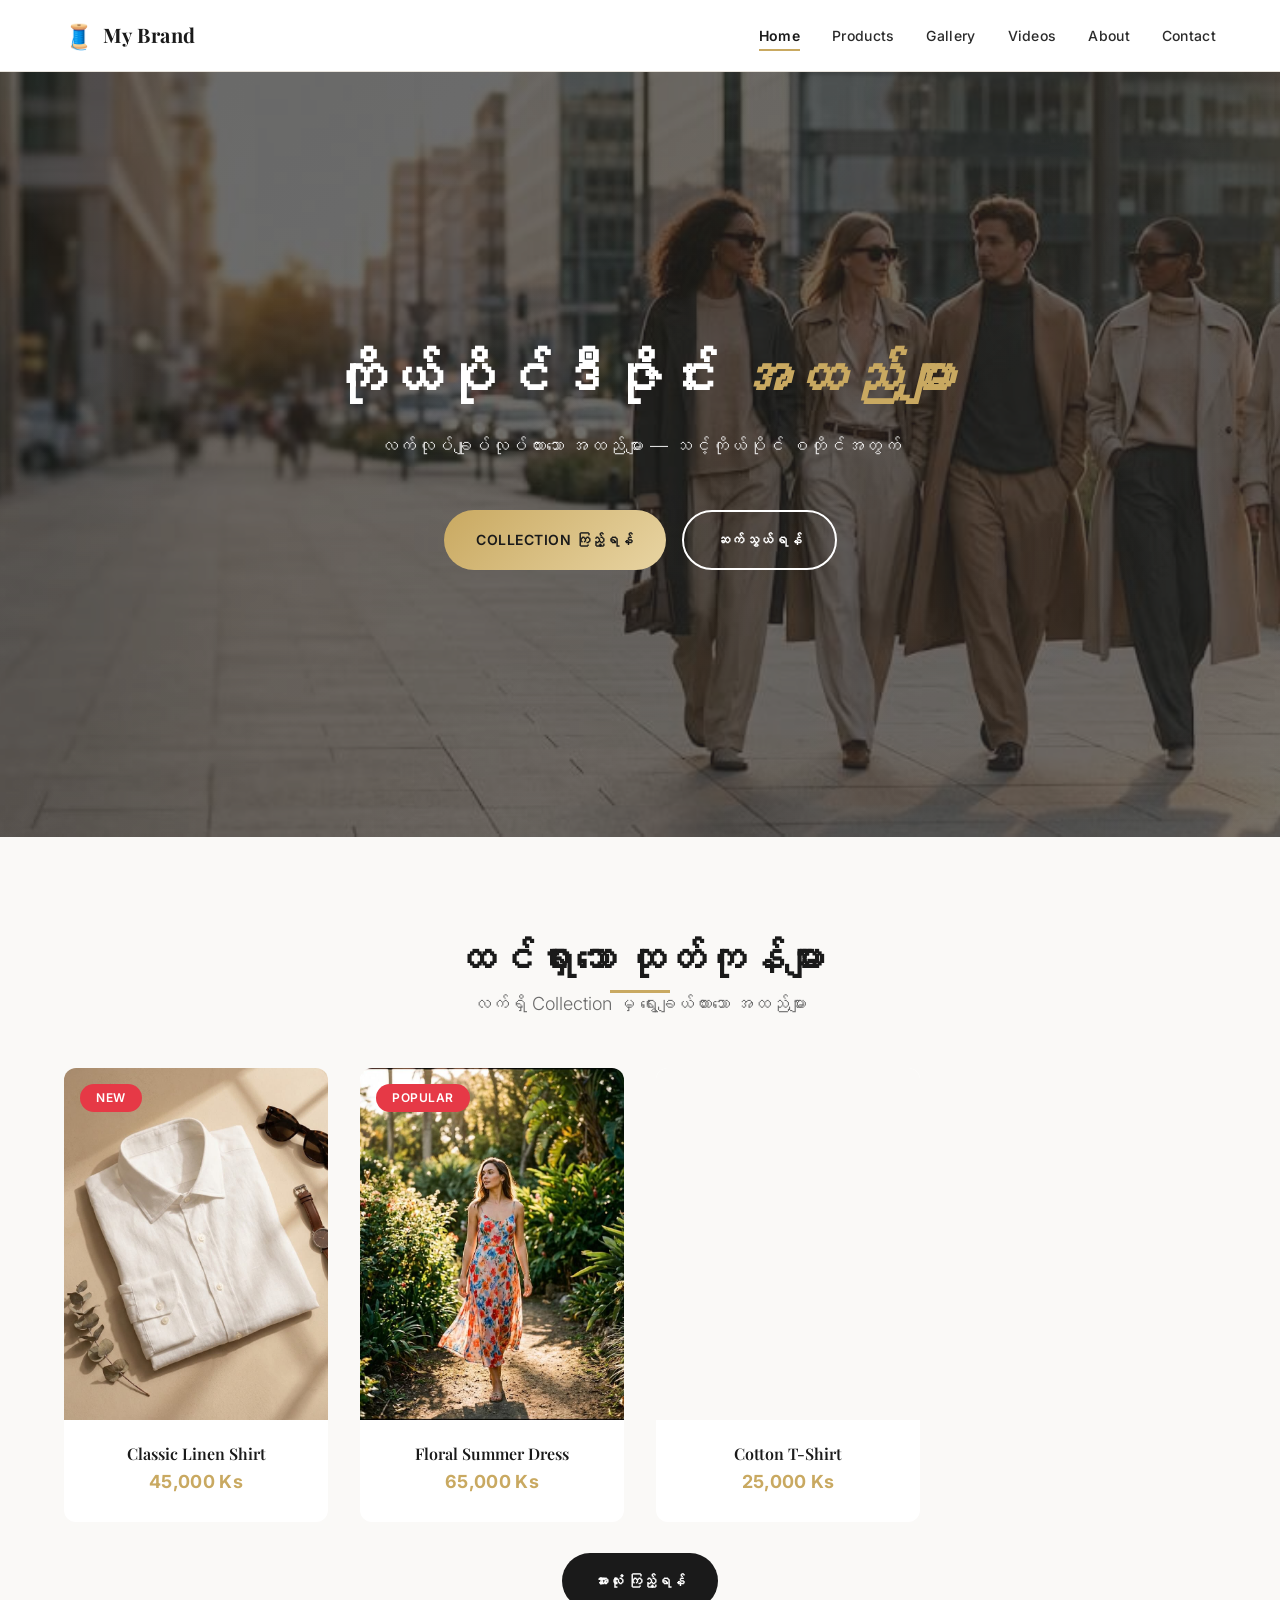
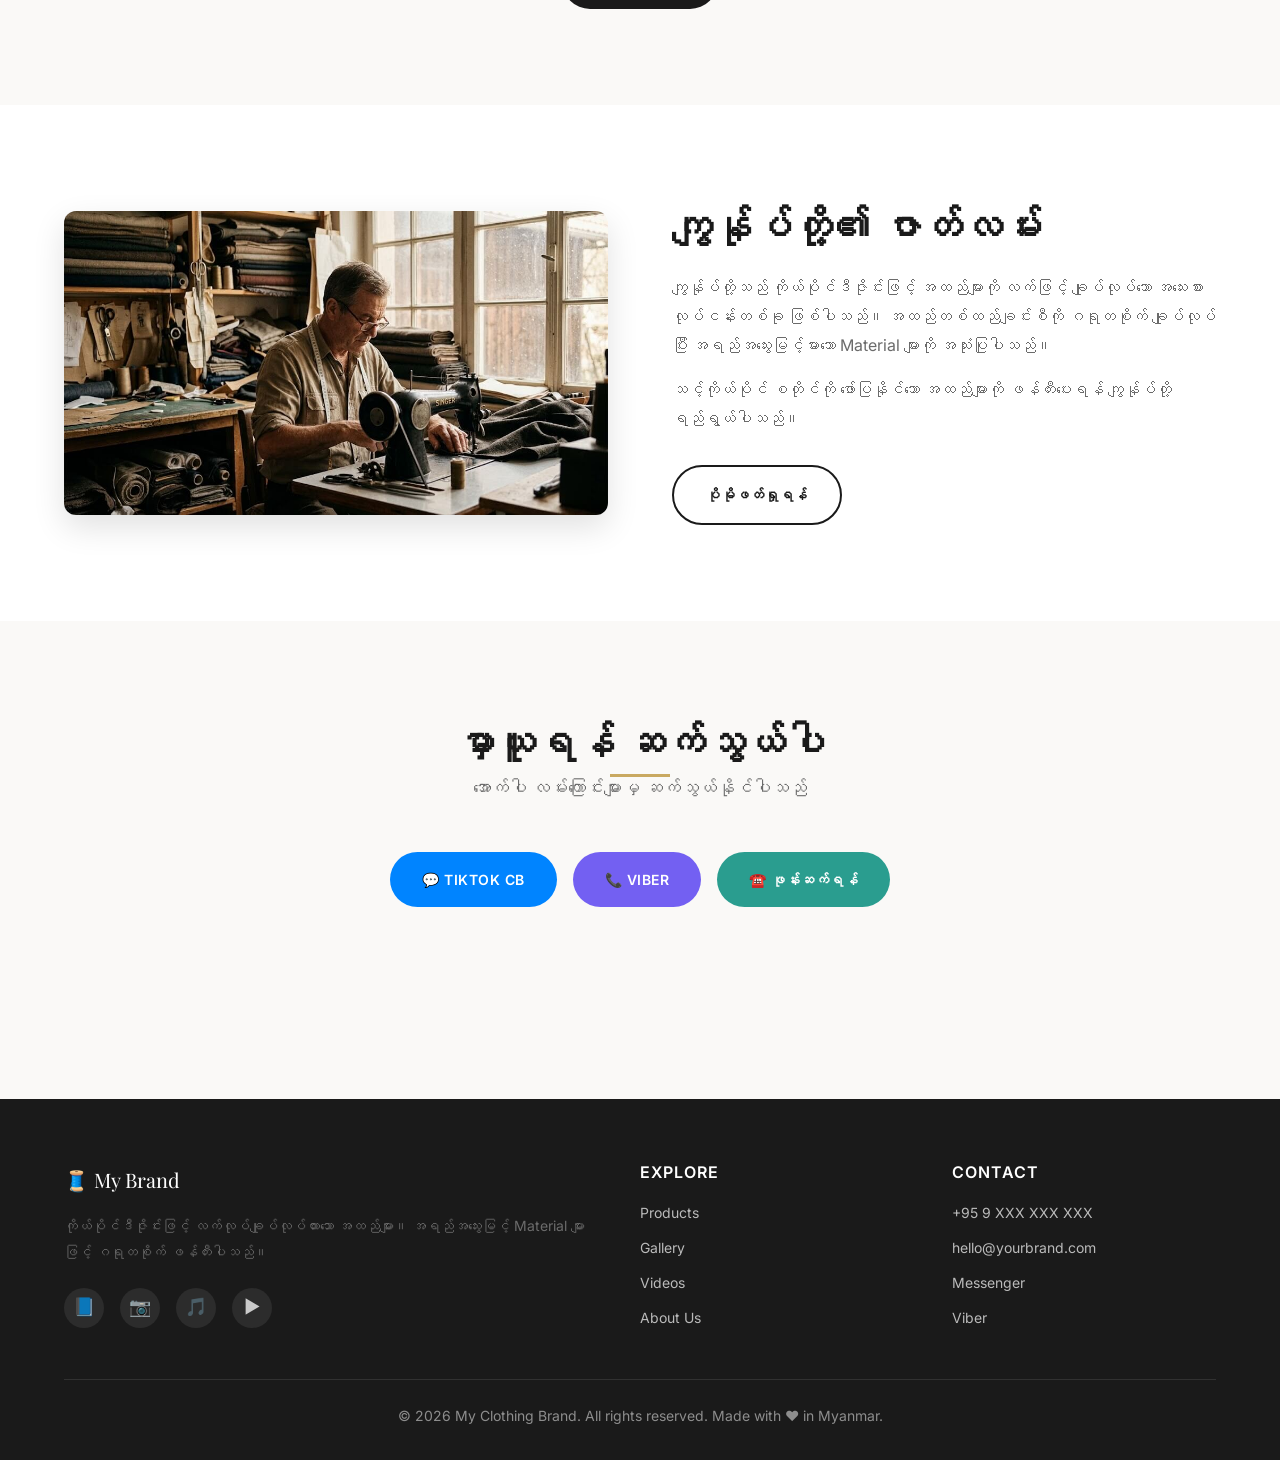
==== commit 6d42c8fe: "add tiktok vd(12/10/2026)" ====
--- a/index.html
+++ b/index.html
@@ -3,19 +3,82 @@
 <head>
   <meta charset="UTF-8">
   <meta name="viewport" content="width=device-width, initial-scale=1.0">
-  <meta name="description" content="ကိုယ်ပိုင်အထည်အမှတ်တံဆိပ် — လက်လုပ်အထည်များ၊ ကိုယ်ပိုင်ဒီဇိုင်းများ">
-  <meta name="keywords" content="clothing, fashion, myanmar, handmade, brand">
-  <meta property="og:title" content="My Clothing Brand">
-  <meta property="og:description" content="ကိုယ်ပိုင်ဒီဇိုင်းဖြင့် ချုပ်လုပ်ထားသော အထည်များ">
+
+  <!-- ===== Primary Meta Tags ===== -->
+  <title>My Clothing Brand — ကိုယ်ပိုင်အထည်အမှတ်တံဆိပ် | လက်လုပ်အထည်များ</title>
+  <meta name="title" content="My Clothing Brand — ကိုယ်ပိုင်အထည်အမှတ်တံဆိပ်">
+  <meta name="description" content="ကိုယ်ပိုင်ဒီဇိုင်းဖြင့် လက်လုပ်ချုပ်လုပ်ထားသော အထည်များ။ အရည်အသွေးမြင့် Material များဖြင့် ဂရုတစိုက် ဖန်တီးပါသည်။ Messenger မှ မှာယူနိုင်ပါသည်။">
+  <meta name="keywords" content="မြန်မာအထည်, လက်လုပ်အထည်, clothing brand myanmar, handmade clothing, ကိုယ်ပိုင်ဒီဇိုင်း, custom clothing, fashion myanmar">
+  <meta name="author" content="My Clothing Brand">
+  <meta name="robots" content="index, follow">
+  <meta name="language" content="Burmese">
+  <meta name="revisit-after" content="7 days">
+
+  <!-- ===== Canonical URL ===== -->
+  <link rel="preconnect" href="https://fonts.googleapis.com">
+  <link rel="preconnect" href="https://fonts.gstatic.com" crossorigin>
+  <link rel="canonical" href="https://javascript101101-art.github.io/my-clothing-brand/">
+
+  <!-- ===== Open Graph / Facebook ===== -->
   <meta property="og:type" content="website">
-
-  <title>My Clothing Brand — ကိုယ်ပိုင်အထည်အမှတ်တံဆိပ်</title>
-
+  <meta property="og:url" content="https://javascript101101-art.github.io/my-clothing-brand/">
+  <meta property="og:title" content="My Clothing Brand — ကိုယ်ပိုင်အထည်အမှတ်တံဆိပ်">
+  <meta property="og:description" content="ကိုယ်ပိုင်ဒီဇိုင်းဖြင့် လက်လုပ်ချုပ်လုပ်ထားသော အထည်များ။">
+  <meta property="og:image" content="https://javascript101101-art.github.io/my-clothing-brand/assets/images/banners/hero-bg.jpg">
+  <meta property="og:image:width" content="1200">
+  <meta property="og:image:height" content="630">
+  <meta property="og:locale" content="my_MM">
+  <meta property="og:site_name" content="My Clothing Brand">
+
+  <!-- ===== Twitter Card ===== -->
+  <meta name="twitter:card" content="summary_large_image">
+  <meta name="twitter:url" content="https://javascript101101-art.github.io/my-clothing-brand/">
+  <meta name="twitter:title" content="My Clothing Brand — ကိုယ်ပိုင်အထည်အမှတ်တံဆိပ်">
+  <meta name="twitter:description" content="ကိုယ်ပိုင်ဒီဇိုင်းဖြင့် လက်လုပ်ချုပ်လုပ်ထားသော အထည်များ။">
+  <meta name="twitter:image" content="https://javascript101101-art.github.io/my-clothing-brand/assets/images/banners/hero-bg.jpg">
+
+  <!-- ===== Favicon ===== -->
+  <link rel="icon" type="image/png" href="assets/images/logo/favicon.png">
+  <link rel="apple-touch-icon" href="assets/images/logo/logo.png">
+
+  <!-- ===== Theme Color ===== -->
+  <meta name="theme-color" content="#1a1a1a">
+
+  <!-- ===== Stylesheets ===== -->
   <link rel="stylesheet" href="css/variables.css">
   <link rel="stylesheet" href="css/style.css">
   <link rel="stylesheet" href="css/responsive.css">
-  <link rel="icon" type="image/png" href="assets/images/logo/favicon.png">
-  <link rel="stylesheet" href="css/animations.css"> 
+  <link rel="stylesheet" href="css/animations.css">
+
+  <!-- ===== Preconnect (Performance) ===== -->
+  <link rel="preconnect" href="https://fonts.googleapis.com">
+  <link rel="preconnect" href="https://fonts.gstatic.com" crossorigin>
+
+  <!-- ===== Structured Data (JSON-LD) ===== -->
+  <script type="application/ld+json">
+  {
+    "@context": "https://schema.org",
+    "@type": "ClothingStore",
+    "name": "My Clothing Brand",
+    "url": "https://javascript101101-art.github.io/my-clothing-brand/",
+    "logo": "https://javascript101101-art.github.io/my-clothing-brand/assets/images/logo/logo.png",
+    "image": "https://javascript101101-art.github.io/my-clothing-brand/assets/images/banners/hero-bg.jpg",
+    "description": "ကိုယ်ပိုင်ဒီဇိုင်းဖြင့် လက်လုပ်ချုပ်လုပ်ထားသော အထည်များ",
+    "address": {
+      "@type": "PostalAddress",
+      "addressLocality": "ရန်ကုန်",
+      "addressCountry": "MM"
+    },
+    "telephone": "+95-9-956291374",
+    "priceRange": "$$",
+    "openingHours": "Mo-Sa 09:00-18:00",
+    "sameAs": [
+      "https://facebook.com/yourbrandpage",
+      "https://instagram.com/yourbrand",
+      "https://tiktok.com/@yourbrand"
+    ]
+  }
+  </script>
 </head>
 <body>
 
@@ -112,13 +175,13 @@
       </div>
 
       <div class="hero__actions" style="justify-content: center;">
-        <a href="https://m.me/yourbrandpage" target="_blank" rel="noopener" class="btn btn--messenger">
-          💬 Messenger
+        <a href="https://www.tiktok.com/@yannaung5920" target="_blank" rel="noopener" class="btn btn--messenger">
+          💬 tiktok cb
         </a>
         <a href="viber://chat?number=%2B959xxxxxxxxx" class="btn btn--viber">
           📞 Viber
         </a>
-        <a href="tel:+959xxxxxxxxx" class="btn btn--phone">
+        <a href="tel:+959956291374" class="btn btn--phone">
           ☎️ ဖုန်းဆက်ရန်
         </a>
       </div>
